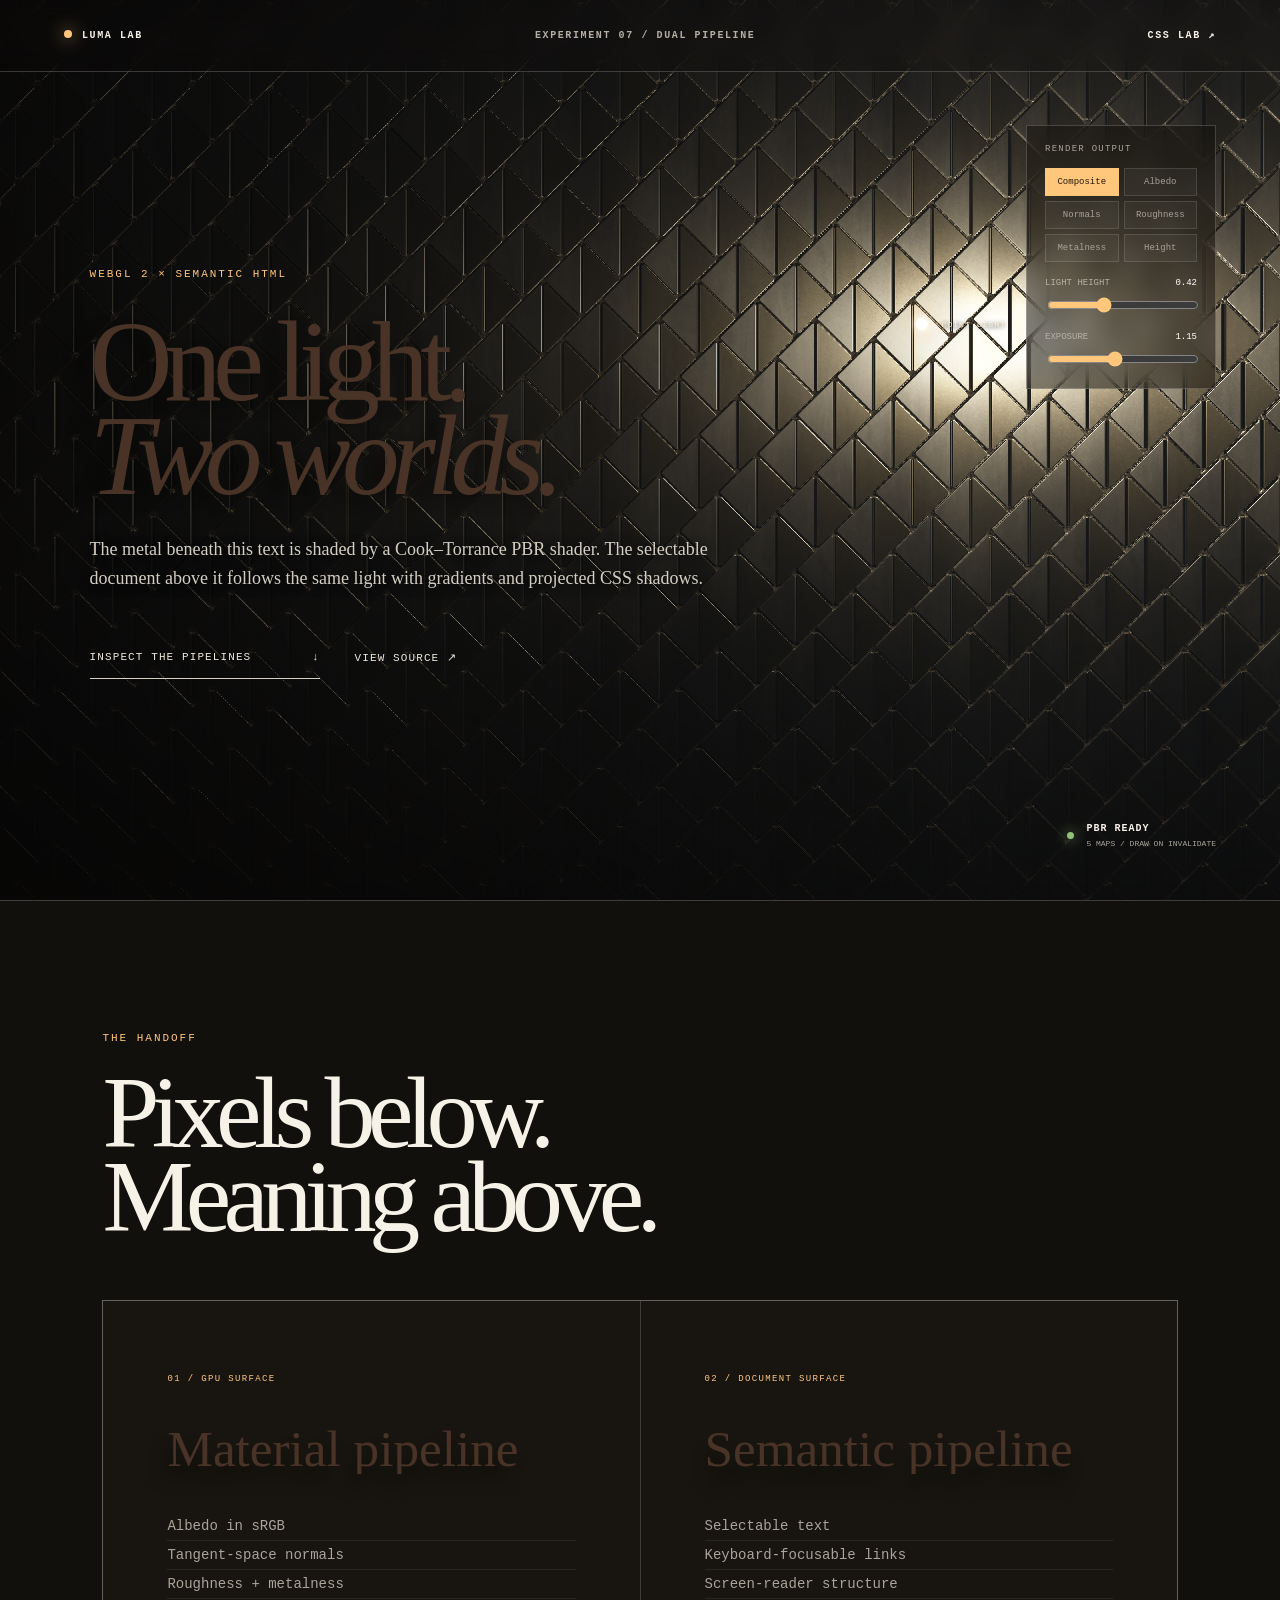
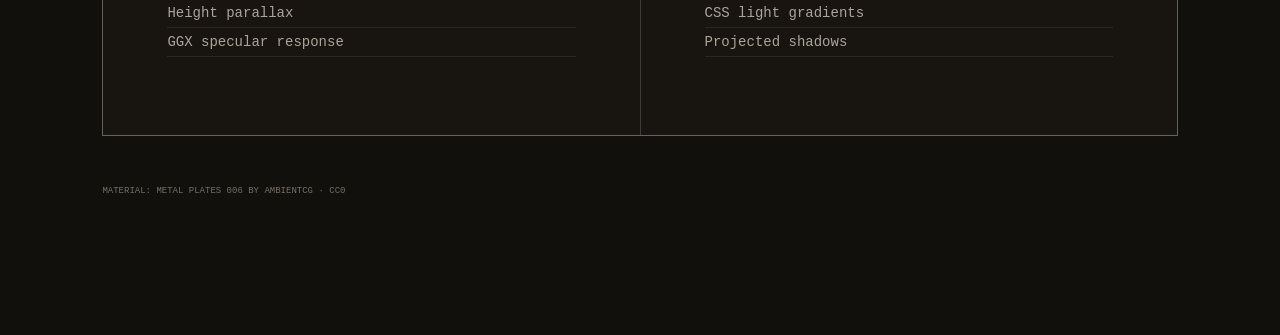
==== pbr.html @ 1b4cb6c5 "Add dual-pipeline PBR experiment" ====
<!doctype html>
<html lang="en">
<head>
  <meta charset="utf-8">
  <meta name="viewport" content="width=device-width,initial-scale=1">
  <meta name="description" content="A hybrid WebGL and DOM lighting experiment with a physically based metal surface.">
  <title>Luma Lab — Dual Pipeline</title>
  <link rel="stylesheet" href="pbr.css">
  <script src="pbr.js" defer></script>
</head>
<body>
  <canvas id="material" aria-hidden="true"></canvas>

  <header class="topbar">
    <a class="brand" href="index.html"><span></span>LUMA LAB</a>
    <p>EXPERIMENT 07 / DUAL PIPELINE</p>
    <a class="back" href="index.html">CSS LAB ↗</a>
  </header>

  <main class="stage" id="stage">
    <section class="hero-copy lit" aria-labelledby="page-title">
      <p class="eyebrow">WEBGL 2 × SEMANTIC HTML</p>
      <h1 id="page-title">One light.<br><em>Two worlds.</em></h1>
      <p class="lede">The metal beneath this text is shaded by a Cook–Torrance PBR shader. The selectable document above it follows the same light with gradients and projected CSS shadows.</p>
      <div class="actions">
        <a class="primary lit-control" href="#anatomy">Inspect the pipelines <span>↓</span></a>
        <a href="https://github.com/halbe/css-lighting-textures">View source ↗</a>
      </div>
    </section>

    <aside class="telemetry" aria-label="Renderer status">
      <span class="status-dot"></span>
      <div><strong id="status">LOADING MAPS</strong><small id="detail">WEBGL 2 / EVENT DRIVEN</small></div>
    </aside>

    <section class="material-controls" aria-label="Material output">
      <p>RENDER OUTPUT</p>
      <div class="mode-list" role="group" aria-label="Choose material channel">
        <button type="button" data-mode="0" aria-pressed="true">Composite</button>
        <button type="button" data-mode="1" aria-pressed="false">Albedo</button>
        <button type="button" data-mode="2" aria-pressed="false">Normals</button>
        <button type="button" data-mode="3" aria-pressed="false">Roughness</button>
        <button type="button" data-mode="4" aria-pressed="false">Metalness</button>
        <button type="button" data-mode="5" aria-pressed="false">Height</button>
      </div>
      <label>Light height <output id="height-value">0.42</output>
        <input id="light-height" type="range" min="15" max="90" value="42">
      </label>
      <label>Exposure <output id="exposure-value">1.15</output>
        <input id="exposure" type="range" min="55" max="190" value="115">
      </label>
    </section>

    <div class="light-marker" aria-hidden="true"><i></i><span>POINT LIGHT</span></div>
  </main>

  <section class="anatomy" id="anatomy">
    <p class="eyebrow">THE HANDOFF</p>
    <h2>Pixels below.<br>Meaning above.</h2>
    <div class="pipeline-grid">
      <article class="pipeline-card lit">
        <p>01 / GPU SURFACE</p>
        <h3>Material pipeline</h3>
        <ul><li>Albedo in sRGB</li><li>Tangent-space normals</li><li>Roughness + metalness</li><li>Height parallax</li><li>GGX specular response</li></ul>
      </article>
      <article class="pipeline-card lit">
        <p>02 / DOCUMENT SURFACE</p>
        <h3>Semantic pipeline</h3>
        <ul><li>Selectable text</li><li>Keyboard-focusable links</li><li>Screen-reader structure</li><li>CSS light gradients</li><li>Projected shadows</li></ul>
      </article>
    </div>
    <p class="credit">Material: Metal Plates 006 by ambientCG · CC0</p>
  </section>
</body>
</html>
---- pbr.css ----
:root{color-scheme:dark;--light-x:72vw;--light-y:36vh;--shadow-x:-18px;--shadow-y:12px;--ink:#f7f2e8;--amber:#ffc77c;--muted:#aaa49a;--line:rgb(255 255 255/.19);font-family:Arial,Helvetica,sans-serif}*{box-sizing:border-box}html{scroll-behavior:smooth;background:#15120e}body{margin:0;color:var(--ink);background:#15120e;min-height:100vh}#material{position:fixed;inset:0;width:100%;height:100%;display:block;z-index:0;background:#17130e}.topbar{height:72px;position:fixed;z-index:10;left:0;right:0;top:0;padding:0 clamp(22px,5vw,72px);display:flex;align-items:center;justify-content:space-between;border-bottom:1px solid var(--line);background:rgb(12 10 8/.28);backdrop-filter:blur(12px)}.topbar a{text-decoration:none;color:inherit}.brand,.topbar p,.back{font:700 10px/1 monospace;letter-spacing:.16em}.brand span{display:inline-block;width:8px;height:8px;background:var(--amber);border-radius:50%;margin-right:10px;box-shadow:0 0 18px var(--amber)}.topbar p{color:#b4aea4}.back{color:#dad4c9}.stage{position:relative;z-index:1;min-height:100vh;padding:clamp(125px,14vh,180px) clamp(24px,7vw,112px) 80px;display:grid;grid-template-columns:minmax(320px,760px) 1fr;align-items:center;isolation:isolate}.stage::after{content:"";position:absolute;inset:0;z-index:-1;pointer-events:none;background:linear-gradient(90deg,rgb(5 4 3/.72) 0%,rgb(6 5 4/.34) 48%,transparent 76%),linear-gradient(0deg,rgb(4 3 2/.5),transparent 40%)}.hero-copy{max-width:760px}.eyebrow{font:11px/1.3 monospace;letter-spacing:.18em;color:var(--amber);margin:0}.hero-copy h1,.anatomy h2{font:500 clamp(4.5rem,9vw,9.5rem)/.82 Georgia,serif;letter-spacing:-.075em;margin:.28em 0}.hero-copy h1 em{font-weight:400}.lit h1,.lit h3{color:transparent;background:radial-gradient(circle 330px at var(--local-light-x,80%) var(--local-light-y,20%),#fff9e8 0,#ffd79b 22%,#b97b45 58%,#493226 100%);background-clip:text;-webkit-background-clip:text;filter:drop-shadow(var(--shadow-x) var(--shadow-y) 7px rgb(0 0 0/.42))}.lede{max-width:620px;color:#d4cec2;font:18px/1.65 Georgia,serif;text-shadow:0 2px 12px #000}.actions{display:flex;align-items:center;gap:35px;margin-top:42px}.actions a{color:#eee8dd;font:11px monospace;letter-spacing:.1em;text-decoration:none;text-transform:uppercase}.primary{display:flex;justify-content:space-between;min-width:230px;padding:15px 0;border-bottom:1px solid #d4cec2}.primary:focus-visible,.actions a:focus-visible,.mode-list button:focus-visible,.back:focus-visible,.brand:focus-visible{outline:2px solid var(--amber);outline-offset:6px}.telemetry{position:absolute;right:5vw;bottom:52px;display:flex;gap:12px;align-items:center;font-family:monospace}.status-dot{width:7px;height:7px;border-radius:50%;background:#91c277;box-shadow:0 0 14px #91c277}.telemetry strong,.telemetry small{display:block}.telemetry strong{font-size:10px;letter-spacing:.1em}.telemetry small{font-size:8px;color:#aaa59d;margin-top:5px}.material-controls{position:absolute;right:5vw;top:125px;width:190px;padding:18px;border:1px solid var(--line);background:rgb(16 13 10/.48);backdrop-filter:blur(14px)}.material-controls>p{margin:0 0 14px;color:#aaa49a;font:9px monospace;letter-spacing:.14em}.mode-list{display:grid;grid-template-columns:1fr 1fr;gap:5px}.mode-list button{border:1px solid rgb(255 255 255/.12);background:rgb(255 255 255/.04);color:#a8a198;padding:8px 5px;font:9px monospace;cursor:pointer}.mode-list button[aria-pressed=true]{color:#25180c;background:var(--amber);border-color:var(--amber)}.material-controls label{display:block;margin-top:16px;color:#b7b0a6;font:9px monospace;text-transform:uppercase}.material-controls output{float:right;color:#fff}.material-controls input{width:100%;margin-top:9px;accent-color:var(--amber)}.light-marker{position:fixed;z-index:3;left:var(--light-x);top:var(--light-y);pointer-events:none;transform:translate(-7px,-7px);display:flex;align-items:center;gap:13px}.light-marker i{width:14px;height:14px;border:1px solid #fff5d9;border-radius:50%;background:#fff;box-shadow:0 0 7px #fff,0 0 28px #ffc26b,0 0 80px #e98d37}.light-marker span{font:8px monospace;letter-spacing:.13em;color:#fff1d4;text-shadow:0 1px 4px #000}.anatomy{position:relative;z-index:2;min-height:100vh;padding:130px clamp(24px,8vw,130px);background:#12100d;border-top:1px solid var(--line)}.anatomy h2{font-size:clamp(4rem,8vw,8rem);margin:.25em 0 .6em}.pipeline-grid{display:grid;grid-template-columns:1fr 1fr;gap:1px;background:var(--line);border:1px solid var(--line)}.pipeline-card{padding:clamp(28px,5vw,70px);background:#181510;min-height:380px}.pipeline-card>p{font:9px monospace;letter-spacing:.15em;color:var(--amber)}.pipeline-card h3{font:500 clamp(2.2rem,4vw,4.4rem)/1 Georgia,serif;margin:.75em 0}.pipeline-card ul{padding:0;list-style:none;color:var(--muted);font:14px/2 monospace}.pipeline-card li{border-bottom:1px solid rgb(255 255 255/.08)}.credit{margin-top:50px;color:#756f66;font:9px monospace;text-transform:uppercase}.webgl-error .status-dot{background:#e66;box-shadow:0 0 14px #e66}@media(max-width:850px){.topbar p{display:none}.stage{grid-template-columns:1fr;padding-top:130px}.material-controls{position:relative;right:auto;top:auto;margin-top:60px;width:min(100%,360px)}.telemetry{bottom:24px}.light-marker span{display:none}.pipeline-grid{grid-template-columns:1fr}.actions{align-items:flex-start;flex-direction:column}.hero-copy h1{font-size:clamp(4rem,18vw,7rem)}}@media(prefers-reduced-motion:reduce){html{scroll-behavior:auto}}
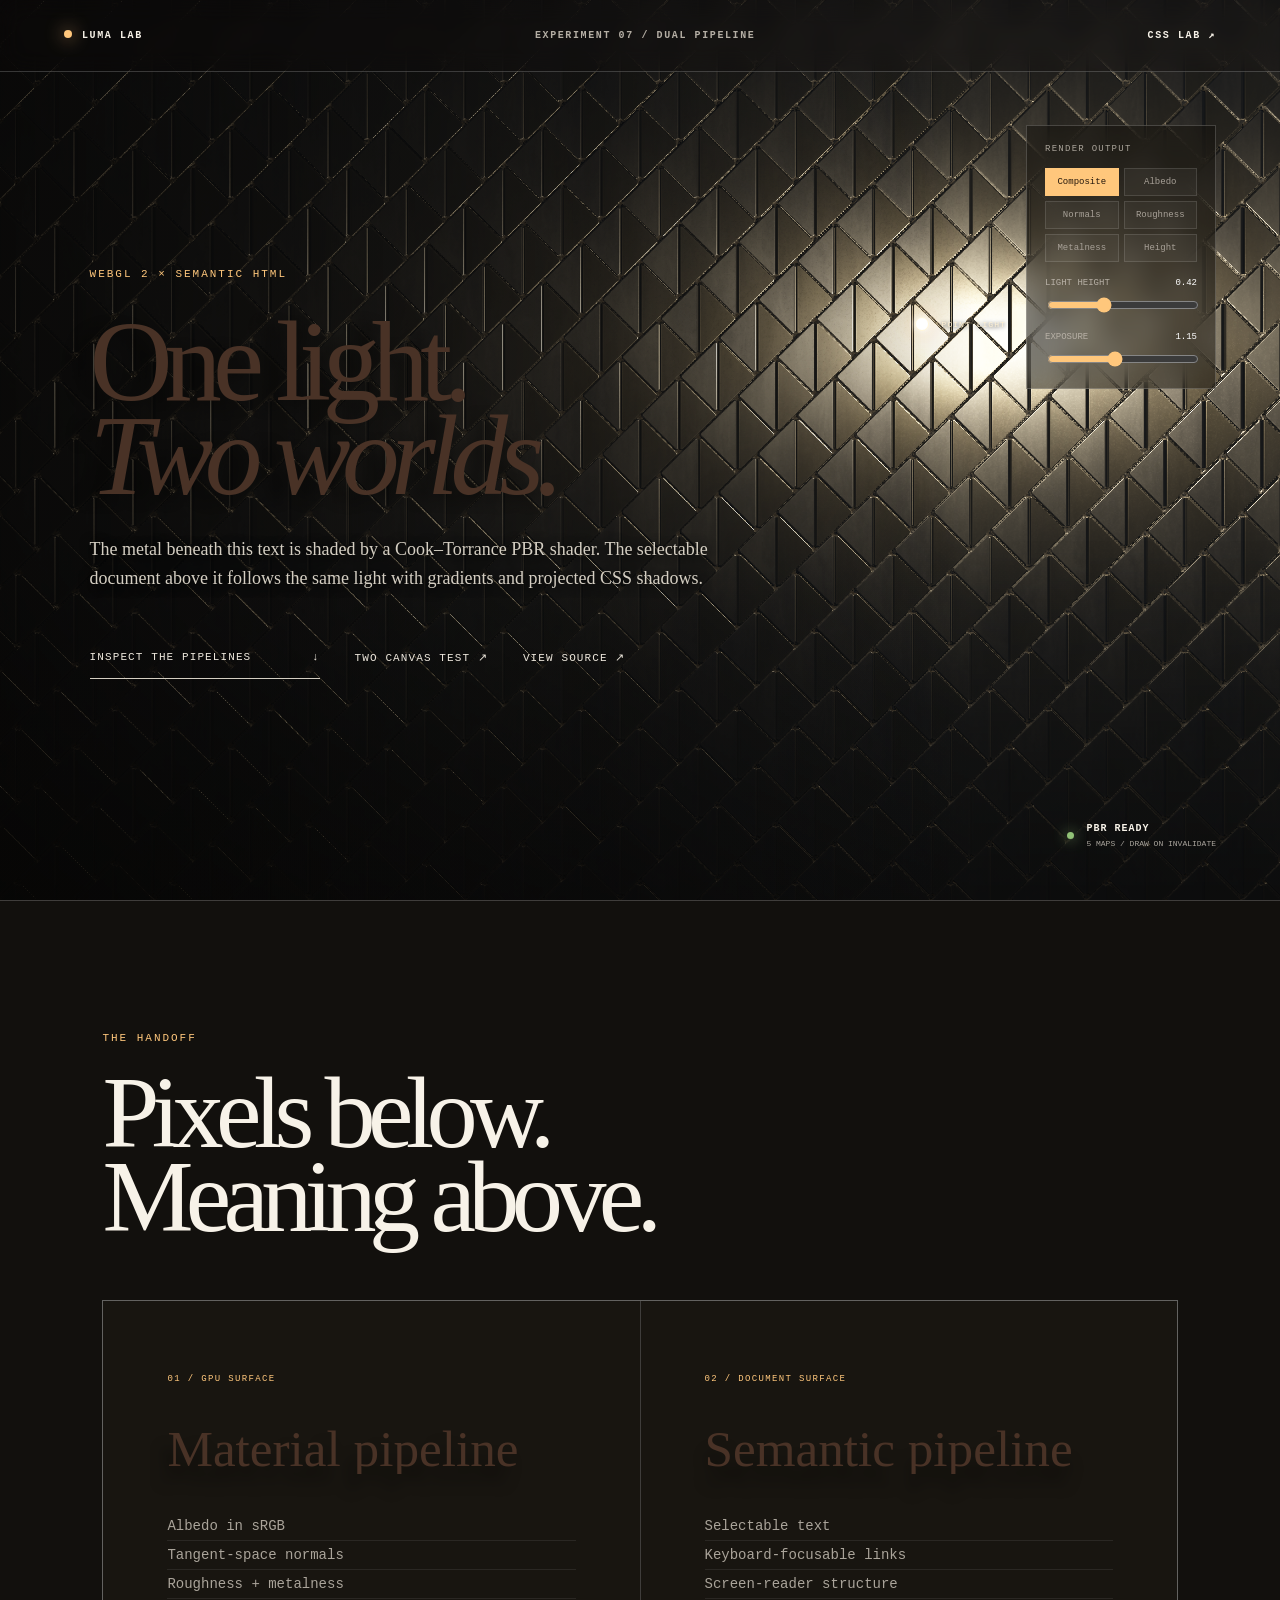
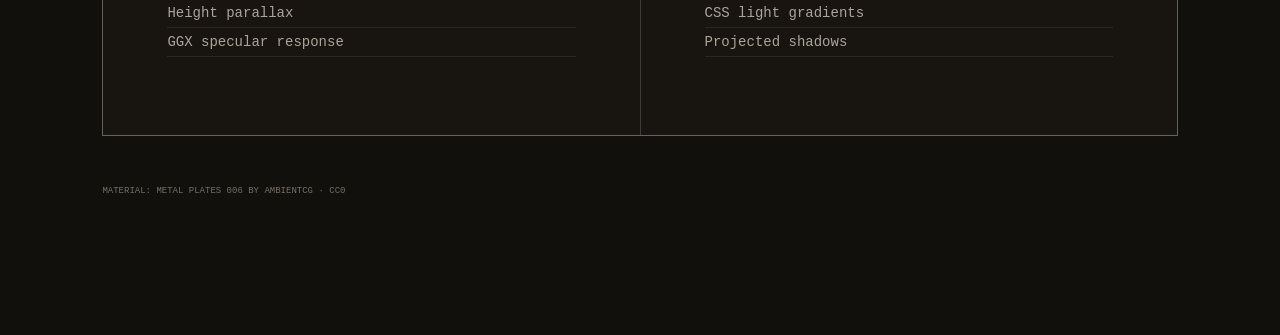
==== commit 5784543b: "Add shared-source canvas experiment" ====
--- a/pbr.html
+++ b/pbr.html
@@ -24,6 +24,7 @@
       <p class="lede">The metal beneath this text is shaded by a Cook–Torrance PBR shader. The selectable document above it follows the same light with gradients and projected CSS shadows.</p>
       <div class="actions">
         <a class="primary lit-control" href="#anatomy">Inspect the pipelines <span>↓</span></a>
+        <a href="multi.html">Two canvas test ↗</a>
         <a href="https://github.com/halbe/css-lighting-textures">View source ↗</a>
       </div>
     </section>
